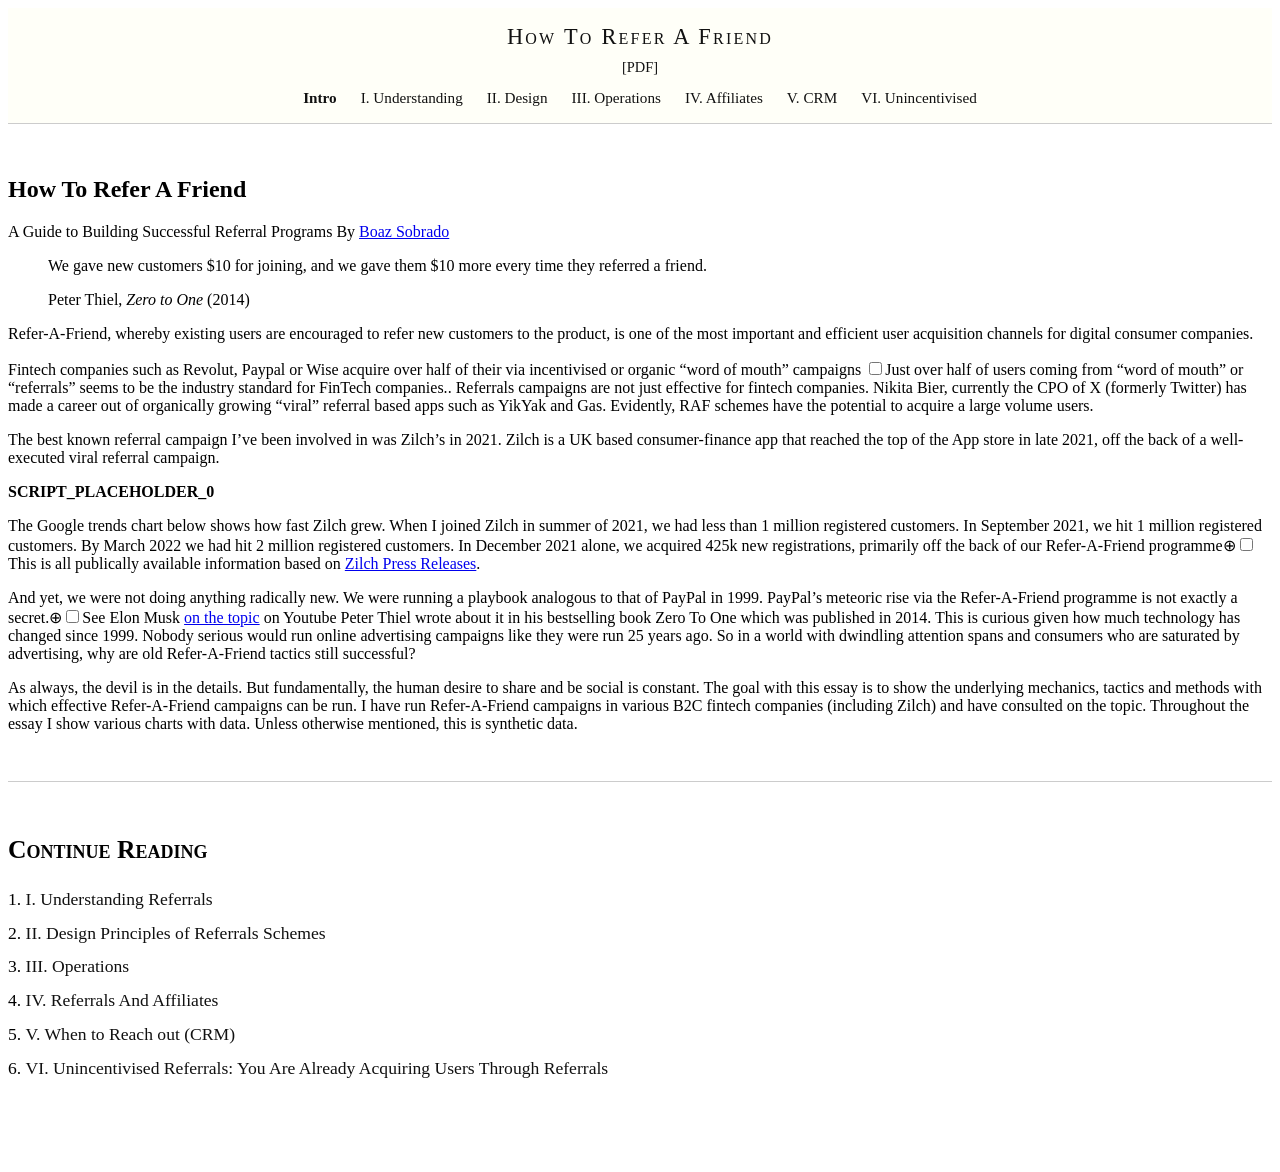
==== docs/index.html @ 36a9aff2 "Initial commit: How To Refer A Friend guide Multi-page Tufte CSS site for a comprehensive guide on b" ====
<!DOCTYPE html>
<html lang="en">
<head>
    <meta charset="utf-8"/>
    <title>How To Refer A Friend - How To Refer A Friend</title>
    <link rel="stylesheet" href="tufte-css/tufte.css"/>
    <link rel="stylesheet" href="tufte-css/nav.css"/>
    <meta name="viewport" content="width=device-width, initial-scale=1">
</head>
<body>
    <nav class="site-nav">
    <div class="nav-container">
        <a href="index.html" class="site-title">How To Refer A Friend</a>
        <a href="refer_a_friend.pdf" class="pdf-link">[PDF]</a>
        <input type="checkbox" id="nav-toggle" class="nav-toggle">
        <label for="nav-toggle" class="nav-toggle-label"></label>
        <ul class="chapter-nav">
                        <li><a href="index.html" class="current">Intro</a></li>
            <li><a href="understanding-referrals.html">I. Understanding</a></li>
            <li><a href="design-principles.html">II. Design</a></li>
            <li><a href="operations.html">III. Operations</a></li>
            <li><a href="referrals-and-affiliates.html">IV. Affiliates</a></li>
            <li><a href="when-to-reach-out.html">V. CRM</a></li>
            <li><a href="unincentivised-referrals.html">VI. Unincentivised</a></li>
        </ul>
    </div>
</nav>
    <article>
        <h1>How To Refer A Friend</h1>
        <p class="subtitle">A Guide to Building Successful Referral Programs By <a href="https://www.boazsobrado.com">Boaz Sobrado</a></p>
        <section>
<div class="epigraph">
<blockquote>
<p>
We gave new customers $10 for joining, and we gave them $10 more every time they referred a friend.
</p>
<footer>
Peter Thiel, <cite>Zero to One</cite> (2014)
</footer>
</blockquote>
</div>
<p><span class="newthought">Refer-A-Friend</span>, whereby existing users are encouraged to refer new customers to the product, is one of the most important and efficient user acquisition channels for digital consumer companies.</p>
<p>Fintech companies such as Revolut, Paypal or Wise acquire over half of their via incentivised or organic “word of mouth” campaigns <label for="sn-1" class="margin-toggle sidenote-number"></label><input type="checkbox" id="sn-1" class="margin-toggle"/><span class="sidenote">Just over half of users coming from “word of mouth” or “referrals” seems to be the industry standard for FinTech companies.</span>. Referrals campaigns are not just effective for fintech companies. Nikita Bier, currently the CPO of X (formerly Twitter) has made a career out of organically growing “viral” referral based apps such as YikYak and Gas. Evidently, RAF schemes have the potential to acquire a large volume users.</p>
<p>The best known referral campaign I’ve been involved in was Zilch’s in 2021. Zilch is a UK based consumer-finance app that reached the top of the App store in late 2021, off the back of a well-executed viral referral campaign.</p>
<p><strong>SCRIPT_PLACEHOLDER_0</strong></p>
<p>The Google trends chart below shows how fast Zilch grew. When I joined Zilch in summer of 2021, we had less than 1 million registered customers. In September 2021, we hit 1 million registered customers. By March 2022 we had hit 2 million registered customers. In December 2021 alone, we acquired 425k new registrations, primarily off the back of our Refer-A-Friend programme<label for="mn-2" class="margin-toggle">⊕</label><input type="checkbox" id="mn-2" class="margin-toggle"/><span class="marginnote">This is all publically available information based on <a href="https://www.zilch.com/news/zilch-continues-unprecedented-fintech-disruption-reaching-2-million-users-in-record-time/">Zilch Press Releases</a></span>.</p>
<p>And yet, we were not doing anything radically new. We were running a playbook analogous to that of PayPal in 1999. PayPal’s meteoric rise via the Refer-A-Friend programme is not exactly a secret.<label for="mn-1" class="margin-toggle">⊕</label><input type="checkbox" id="mn-1" class="margin-toggle"/><span class="marginnote">See Elon Musk <a href="https://www.youtube.com/watch?v=vDwzmJpI4io&t=680s
">on the topic</a> on Youtube</span> Peter Thiel wrote about it in his bestselling book Zero To One which was published in 2014. This is curious given how much technology has changed since 1999. Nobody serious would run online advertising campaigns like they were run 25 years ago. So in a world with dwindling attention spans and consumers who are saturated by advertising, why are old Refer-A-Friend tactics still successful?</p>
<p>As always, the devil is in the details. But fundamentally, the human desire to share and be social is constant. The goal with this essay is to show the underlying mechanics, tactics and methods with which effective Refer-A-Friend campaigns can be run. I have run Refer-A-Friend campaigns in various B2C fintech companies (including Zilch) and have consulted on the topic. Throughout the essay I show various charts with data. Unless otherwise mentioned, this is synthetic data.</p>

</section>
        <section class="chapter-toc">
        <h2>Continue Reading</h2>
        <ol>
                        <li><a href="understanding-referrals.html">I. Understanding Referrals</a></li>
            <li><a href="design-principles.html">II. Design Principles of Referrals Schemes</a></li>
            <li><a href="operations.html">III. Operations</a></li>
            <li><a href="referrals-and-affiliates.html">IV. Referrals And Affiliates</a></li>
            <li><a href="when-to-reach-out.html">V. When to Reach out (CRM)</a></li>
            <li><a href="unincentivised-referrals.html">VI. Unincentivised Referrals: You Are Already Acquiring Users Through Referrals</a></li>
        </ol>
    </section>
    </article>
</body>
</html>
---- docs/tufte-css/nav.css ----
/* Navigation styles for multi-page Tufte site */
/* Complements tufte.css - same font family and color scheme */

/* ========================================
   Top Navigation Bar
   ======================================== */

.site-nav {
    position: sticky;
    top: 0;
    z-index: 1000;
    background-color: #fffff8;
    border-bottom: 1px solid #ccc;
    padding: 1rem 0;
    font-family: et-book, Palatino, "Palatino Linotype", "Palatino LT STD", "Book Antiqua", Georgia, serif;
}

.nav-container {
    max-width: 1400px;
    margin: 0 auto;
    padding: 0 12.5%;
    text-align: center;
}

/* Site title - centered above chapter links */
.site-title {
    display: block;
    font-size: 1.4rem;
    font-variant: small-caps;
    letter-spacing: 0.1em;
    text-decoration: none;
    color: #111;
    margin-bottom: 0.5rem;
}

.site-title:hover {
    color: #111;
}

/* PDF download link */
.pdf-link {
    display: inline-block;
    font-size: 0.9rem;
    color: #111;
    text-decoration: none;
    margin-bottom: 0.8rem;
}

.pdf-link:hover {
    text-decoration: underline;
}

/* Chapter navigation links */
.chapter-nav {
    display: flex;
    justify-content: center;
    flex-wrap: wrap;
    gap: 0.5rem 1.5rem;
    list-style: none;
    margin: 0;
    padding: 0;
    font-size: 0.95rem;
}

.chapter-nav li {
    margin: 0;
    padding: 0;
}

.chapter-nav a {
    color: #111;
    text-decoration: none;
}

.chapter-nav a:hover {
    text-decoration: underline;
}

/* Current page indicator - bold text */
.chapter-nav .current {
    font-weight: bold;
}

/* ========================================
   Mobile Navigation (Hamburger Menu)
   ======================================== */

/* Hamburger toggle - hidden by default on desktop */
.nav-toggle {
    display: none;
}

.nav-toggle-label {
    display: none;
    cursor: pointer;
    font-size: 1.5rem;
    padding: 0.5rem;
    user-select: none;
}

/* Mobile breakpoint */
@media (max-width: 760px) {
    .nav-container {
        padding: 0 5%;
    }

    .site-title {
        font-size: 1.2rem;
    }

    /* Show hamburger icon */
    .nav-toggle-label {
        display: inline-block;
        margin-top: 0.5rem;
    }

    /* Hide chapter nav by default on mobile */
    .chapter-nav {
        display: none;
        flex-direction: column;
        gap: 0.8rem;
        margin-top: 1rem;
        padding-top: 1rem;
        border-top: 1px solid #ddd;
    }

    /* Show chapter nav when toggle is checked */
    .nav-toggle:checked ~ .chapter-nav {
        display: flex;
    }

    /* Rotate hamburger to X when open */
    .nav-toggle:checked + .nav-toggle-label::before {
        content: "\2715"; /* X symbol */
    }

    .nav-toggle-label::before {
        content: "\2630"; /* Hamburger symbol */
    }
}

/* ========================================
   Chapter Table of Contents (Index Page)
   ======================================== */

.chapter-toc {
    margin: 3rem 0;
    padding: 2rem 0;
    border-top: 1px solid #ccc;
}

.chapter-toc h2 {
    font-style: normal;
    font-variant: small-caps;
    font-size: 1.6rem;
    margin-bottom: 1.5rem;
}

.chapter-toc ol {
    margin: 0;
    padding-left: 0;
    list-style-position: inside;
}

.chapter-toc li {
    margin-bottom: 0.8rem;
    font-size: 1.1rem;
}

.chapter-toc a {
    color: #111;
    text-decoration: none;
}

.chapter-toc a:hover {
    text-decoration: underline;
}

/* ========================================
   Dark Mode Support
   ======================================== */

@media (prefers-color-scheme: dark) {
    .site-nav {
        background-color: #151515;
        border-bottom-color: #333;
    }

    .site-title,
    .pdf-link,
    .chapter-nav a,
    .chapter-toc a {
        color: #ddd;
    }

    .chapter-nav a:hover,
    .chapter-toc a:hover {
        color: #fff;
    }

    .chapter-toc {
        border-top-color: #333;
    }

    .nav-toggle-label {
        color: #ddd;
    }

    @media (max-width: 760px) {
        .chapter-nav {
            border-top-color: #333;
        }
    }
}

/* ========================================
   Adjustments for Tufte article spacing
   ======================================== */

/* Push article content below sticky nav */
body {
    padding-top: 0;
}

/* Ensure first element in article has proper spacing */
article {
    padding-top: 2rem;
}
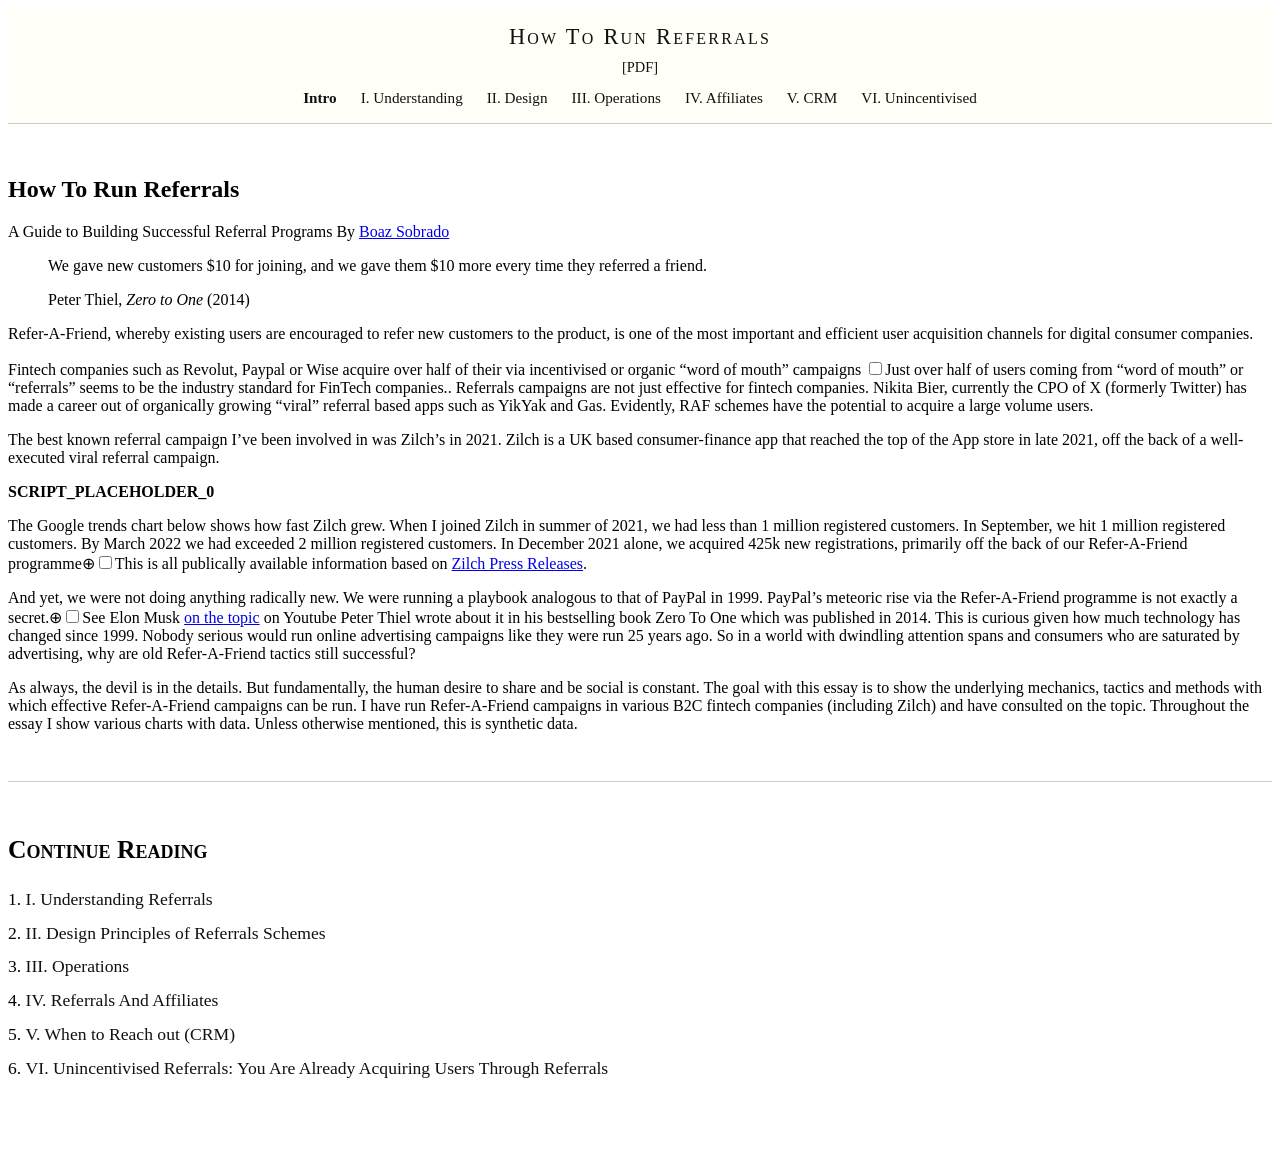
==== commit 4def484c: "Rename site to How To Run Referrals and prepare for Digital Ocean hosting Update site title from "Ho" ====
--- a/docs/index.html
+++ b/docs/index.html
@@ -2,7 +2,7 @@
 <html lang="en">
 <head>
     <meta charset="utf-8"/>
-    <title>How To Refer A Friend - How To Refer A Friend</title>
+    <title>How To Run Referrals - How To Run Referrals</title>
     <link rel="stylesheet" href="tufte-css/tufte.css"/>
     <link rel="stylesheet" href="tufte-css/nav.css"/>
     <meta name="viewport" content="width=device-width, initial-scale=1">
@@ -10,7 +10,7 @@
 <body>
     <nav class="site-nav">
     <div class="nav-container">
-        <a href="index.html" class="site-title">How To Refer A Friend</a>
+        <a href="index.html" class="site-title">How To Run Referrals</a>
         <a href="refer_a_friend.pdf" class="pdf-link">[PDF]</a>
         <input type="checkbox" id="nav-toggle" class="nav-toggle">
         <label for="nav-toggle" class="nav-toggle-label"></label>
@@ -26,7 +26,7 @@
     </div>
 </nav>
     <article>
-        <h1>How To Refer A Friend</h1>
+        <h1>How To Run Referrals</h1>
         <p class="subtitle">A Guide to Building Successful Referral Programs By <a href="https://www.boazsobrado.com">Boaz Sobrado</a></p>
         <section>
 <div class="epigraph">
@@ -43,7 +43,7 @@
 <p>Fintech companies such as Revolut, Paypal or Wise acquire over half of their via incentivised or organic “word of mouth” campaigns <label for="sn-1" class="margin-toggle sidenote-number"></label><input type="checkbox" id="sn-1" class="margin-toggle"/><span class="sidenote">Just over half of users coming from “word of mouth” or “referrals” seems to be the industry standard for FinTech companies.</span>. Referrals campaigns are not just effective for fintech companies. Nikita Bier, currently the CPO of X (formerly Twitter) has made a career out of organically growing “viral” referral based apps such as YikYak and Gas. Evidently, RAF schemes have the potential to acquire a large volume users.</p>
 <p>The best known referral campaign I’ve been involved in was Zilch’s in 2021. Zilch is a UK based consumer-finance app that reached the top of the App store in late 2021, off the back of a well-executed viral referral campaign.</p>
 <p><strong>SCRIPT_PLACEHOLDER_0</strong></p>
-<p>The Google trends chart below shows how fast Zilch grew. When I joined Zilch in summer of 2021, we had less than 1 million registered customers. In September 2021, we hit 1 million registered customers. By March 2022 we had hit 2 million registered customers. In December 2021 alone, we acquired 425k new registrations, primarily off the back of our Refer-A-Friend programme<label for="mn-2" class="margin-toggle">⊕</label><input type="checkbox" id="mn-2" class="margin-toggle"/><span class="marginnote">This is all publically available information based on <a href="https://www.zilch.com/news/zilch-continues-unprecedented-fintech-disruption-reaching-2-million-users-in-record-time/">Zilch Press Releases</a></span>.</p>
+<p>The Google trends chart below shows how fast Zilch grew. When I joined Zilch in summer of 2021, we had less than 1 million registered customers. In September, we hit 1 million registered customers. By March 2022 we had exceeded 2 million registered customers. In December 2021 alone, we acquired 425k new registrations, primarily off the back of our Refer-A-Friend programme<label for="mn-2" class="margin-toggle">⊕</label><input type="checkbox" id="mn-2" class="margin-toggle"/><span class="marginnote">This is all publically available information based on <a href="https://www.zilch.com/news/zilch-continues-unprecedented-fintech-disruption-reaching-2-million-users-in-record-time/">Zilch Press Releases</a></span>.</p>
 <p>And yet, we were not doing anything radically new. We were running a playbook analogous to that of PayPal in 1999. PayPal’s meteoric rise via the Refer-A-Friend programme is not exactly a secret.<label for="mn-1" class="margin-toggle">⊕</label><input type="checkbox" id="mn-1" class="margin-toggle"/><span class="marginnote">See Elon Musk <a href="https://www.youtube.com/watch?v=vDwzmJpI4io&t=680s
 ">on the topic</a> on Youtube</span> Peter Thiel wrote about it in his bestselling book Zero To One which was published in 2014. This is curious given how much technology has changed since 1999. Nobody serious would run online advertising campaigns like they were run 25 years ago. So in a world with dwindling attention spans and consumers who are saturated by advertising, why are old Refer-A-Friend tactics still successful?</p>
 <p>As always, the devil is in the details. But fundamentally, the human desire to share and be social is constant. The goal with this essay is to show the underlying mechanics, tactics and methods with which effective Refer-A-Friend campaigns can be run. I have run Refer-A-Friend campaigns in various B2C fintech companies (including Zilch) and have consulted on the topic. Throughout the essay I show various charts with data. Unless otherwise mentioned, this is synthetic data.</p>
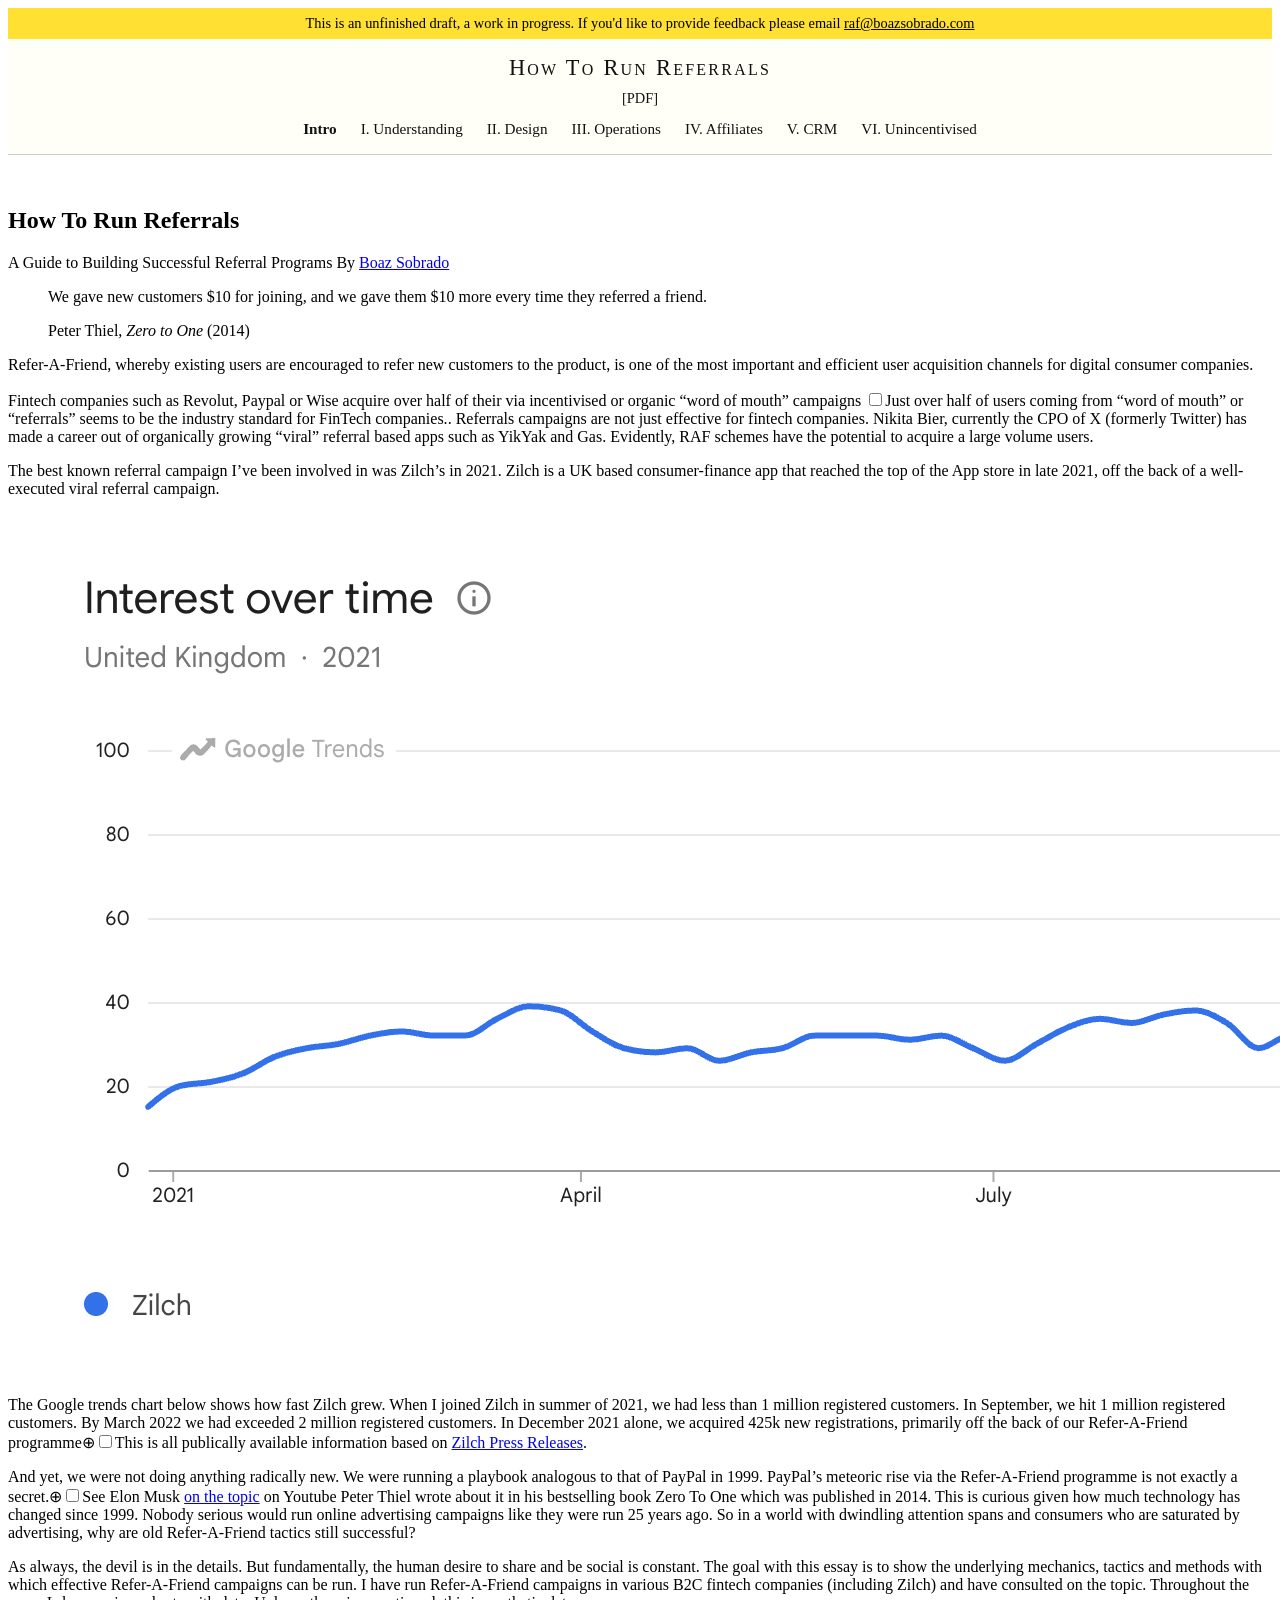
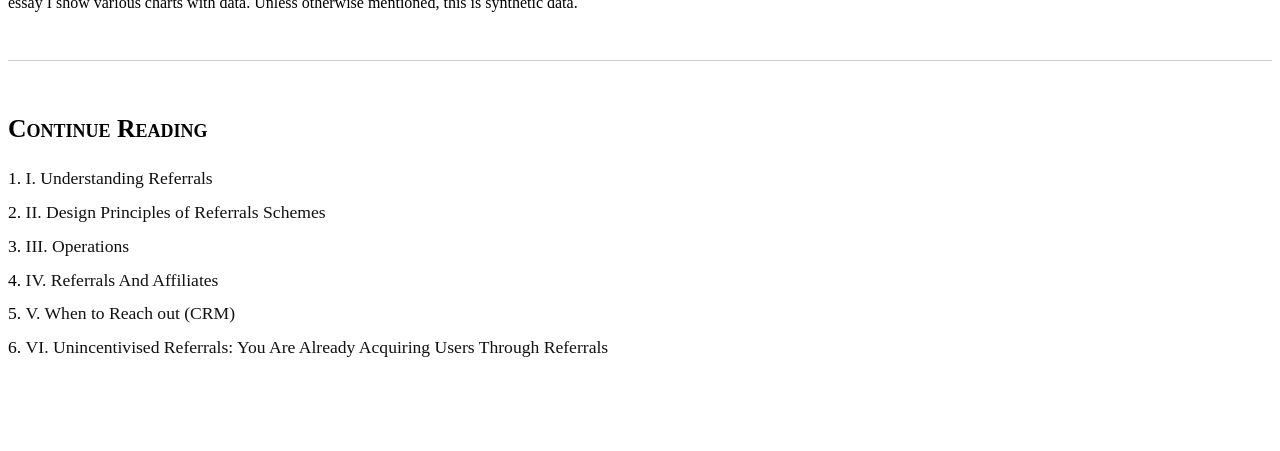
==== commit 47ec6542: "Add R chart source, regenerate charts with uniform styling, and add draft banner - Move referral_dyn" ====
--- a/docs/index.html
+++ b/docs/index.html
@@ -8,6 +8,9 @@
     <meta name="viewport" content="width=device-width, initial-scale=1">
 </head>
 <body>
+    <div style="background-color: #ffe033; color: #000; text-align: center; padding: 0.5em 1em; font-size: 0.9em;">
+        This is an unfinished draft, a work in progress. If you'd like to provide feedback please email <a href="mailto:raf@boazsobrado.com" style="color: #000; text-decoration: underline;">raf@boazsobrado.com</a>
+    </div>
     <nav class="site-nav">
     <div class="nav-container">
         <a href="index.html" class="site-title">How To Run Referrals</a>
@@ -42,7 +45,9 @@
 <p><span class="newthought">Refer-A-Friend</span>, whereby existing users are encouraged to refer new customers to the product, is one of the most important and efficient user acquisition channels for digital consumer companies.</p>
 <p>Fintech companies such as Revolut, Paypal or Wise acquire over half of their via incentivised or organic “word of mouth” campaigns <label for="sn-1" class="margin-toggle sidenote-number"></label><input type="checkbox" id="sn-1" class="margin-toggle"/><span class="sidenote">Just over half of users coming from “word of mouth” or “referrals” seems to be the industry standard for FinTech companies.</span>. Referrals campaigns are not just effective for fintech companies. Nikita Bier, currently the CPO of X (formerly Twitter) has made a career out of organically growing “viral” referral based apps such as YikYak and Gas. Evidently, RAF schemes have the potential to acquire a large volume users.</p>
 <p>The best known referral campaign I’ve been involved in was Zilch’s in 2021. Zilch is a UK based consumer-finance app that reached the top of the App store in late 2021, off the back of a well-executed viral referral campaign.</p>
-<p><strong>SCRIPT_PLACEHOLDER_0</strong></p>
+<figure style="max-width: 55%;">
+<img src="img/zilch_raf_gtrends.png" alt="Zilch's organic search interest in 2021 according to Google Trends">
+</figure>
 <p>The Google trends chart below shows how fast Zilch grew. When I joined Zilch in summer of 2021, we had less than 1 million registered customers. In September, we hit 1 million registered customers. By March 2022 we had exceeded 2 million registered customers. In December 2021 alone, we acquired 425k new registrations, primarily off the back of our Refer-A-Friend programme<label for="mn-2" class="margin-toggle">⊕</label><input type="checkbox" id="mn-2" class="margin-toggle"/><span class="marginnote">This is all publically available information based on <a href="https://www.zilch.com/news/zilch-continues-unprecedented-fintech-disruption-reaching-2-million-users-in-record-time/">Zilch Press Releases</a></span>.</p>
 <p>And yet, we were not doing anything radically new. We were running a playbook analogous to that of PayPal in 1999. PayPal’s meteoric rise via the Refer-A-Friend programme is not exactly a secret.<label for="mn-1" class="margin-toggle">⊕</label><input type="checkbox" id="mn-1" class="margin-toggle"/><span class="marginnote">See Elon Musk <a href="https://www.youtube.com/watch?v=vDwzmJpI4io&t=680s
 ">on the topic</a> on Youtube</span> Peter Thiel wrote about it in his bestselling book Zero To One which was published in 2014. This is curious given how much technology has changed since 1999. Nobody serious would run online advertising campaigns like they were run 25 years ago. So in a world with dwindling attention spans and consumers who are saturated by advertising, why are old Refer-A-Friend tactics still successful?</p>
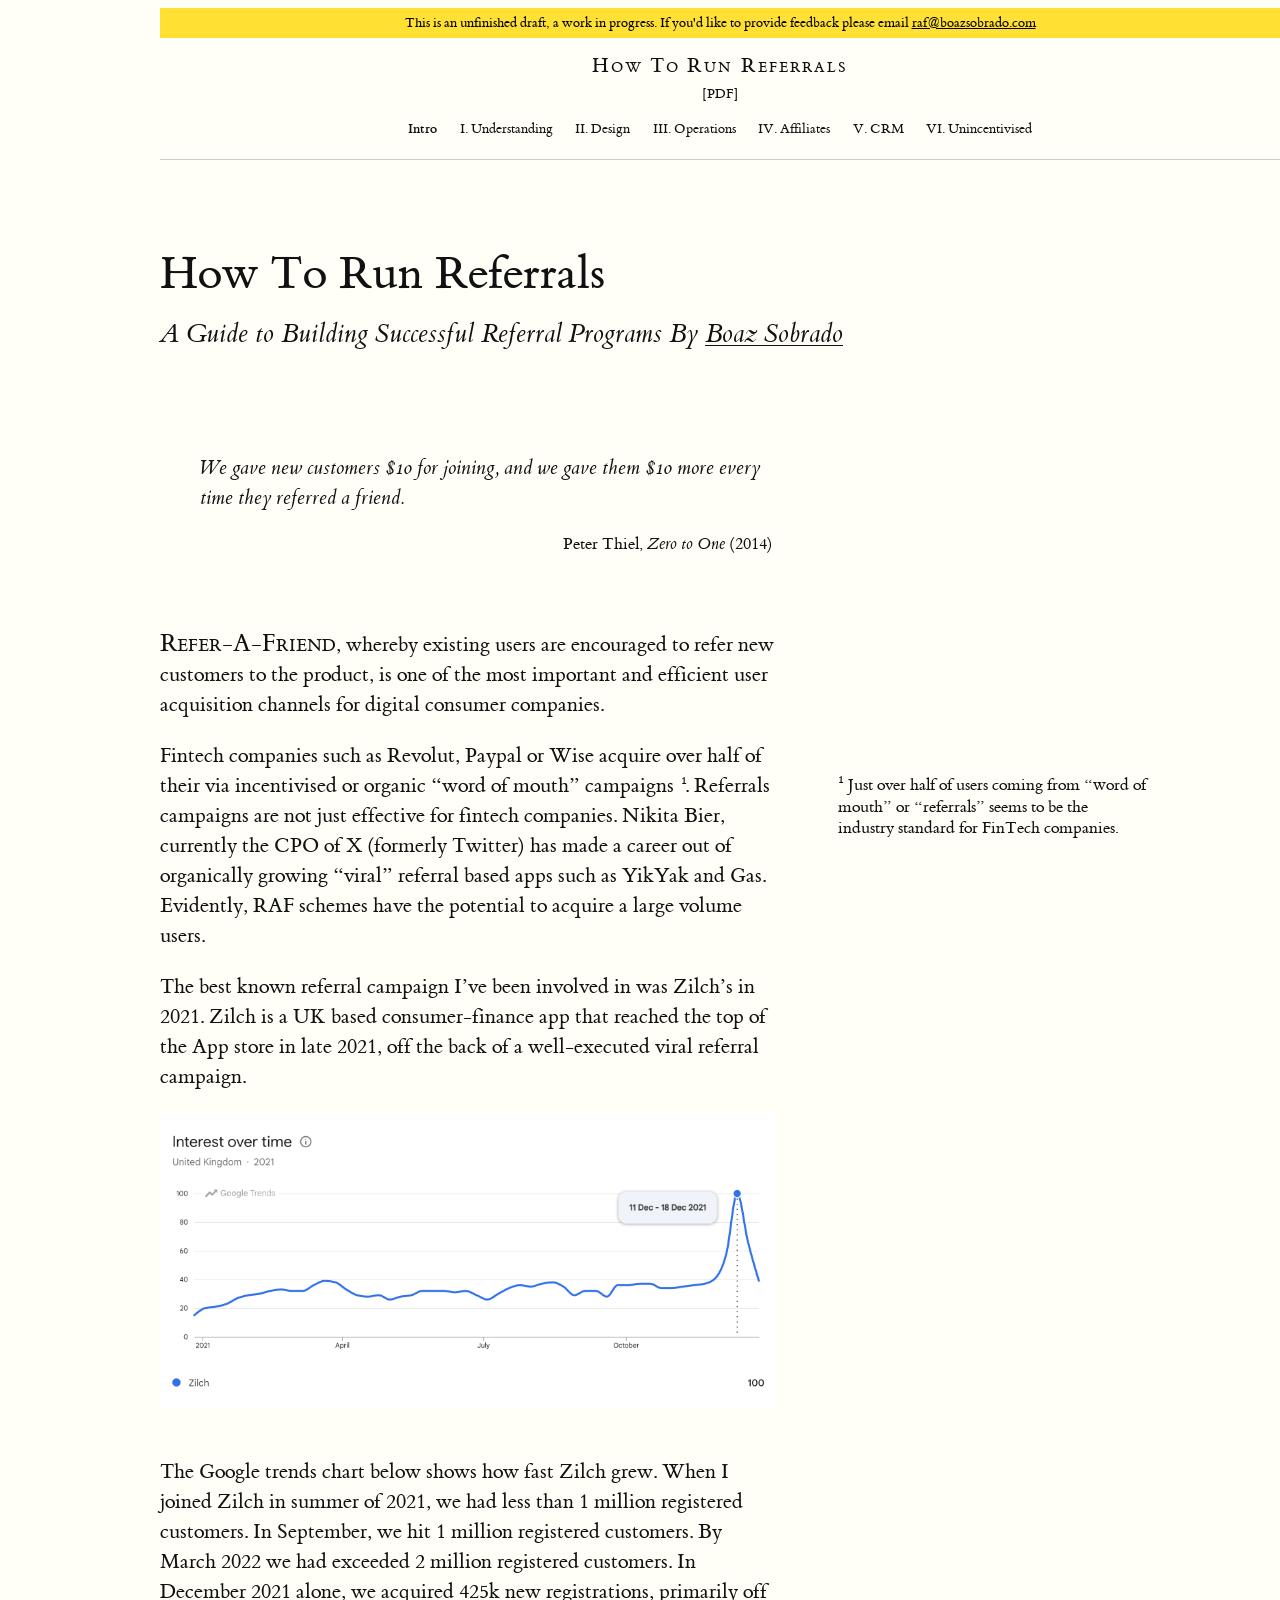
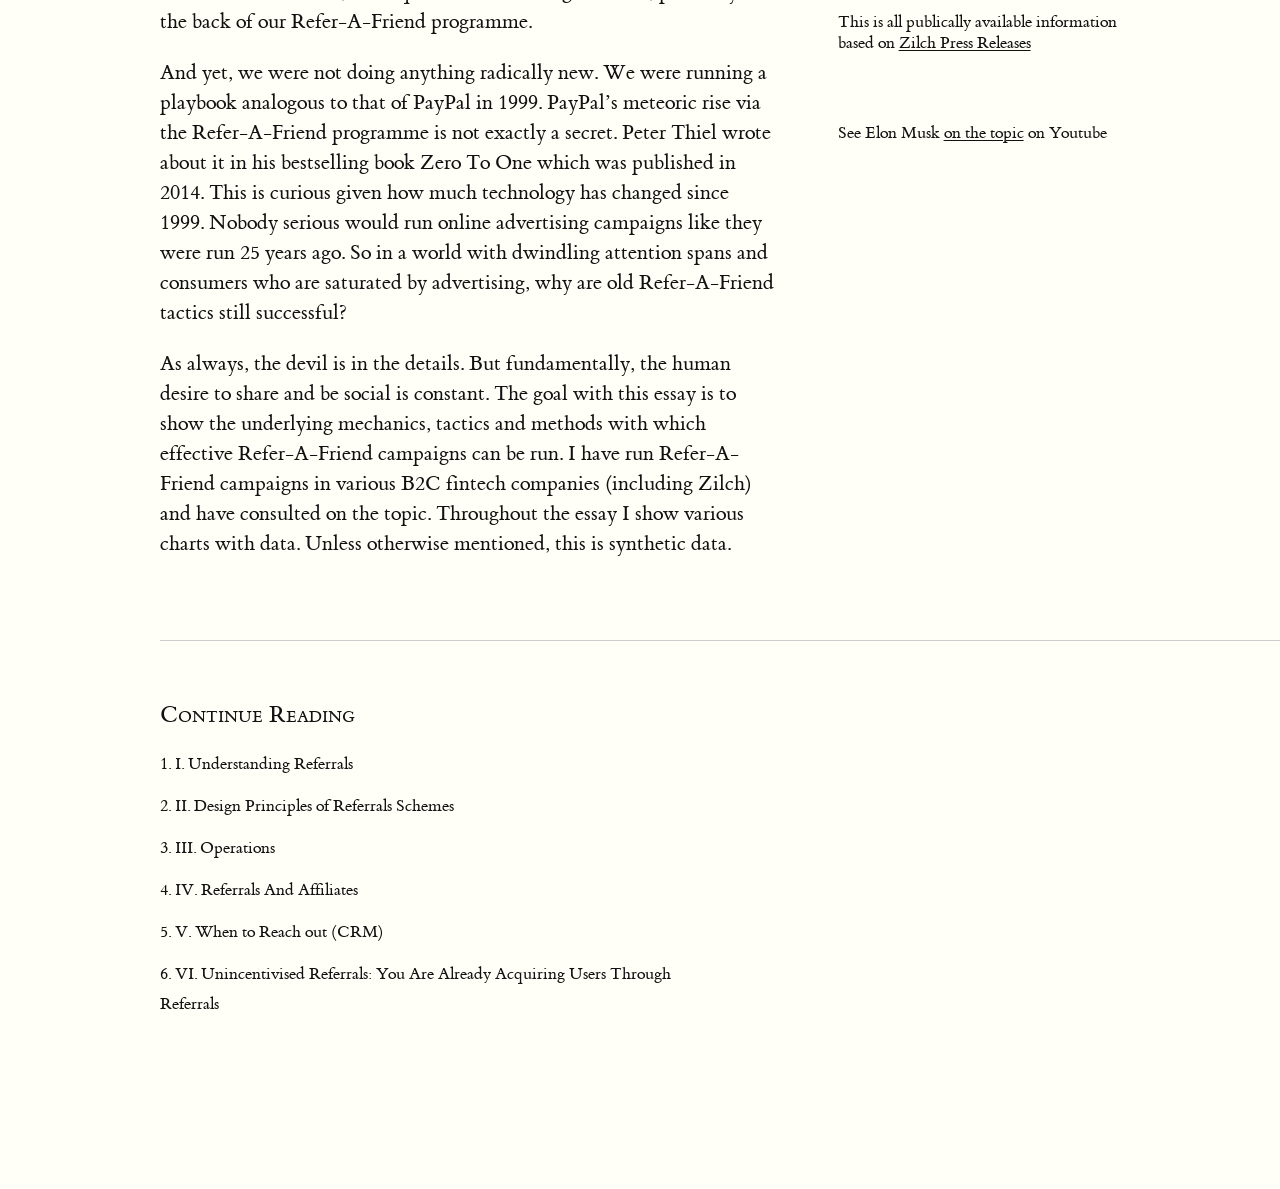
==== commit afff7b04: "Regenerate HTML pages with updated pandoc output https://claude.ai/code/session_01Mshm68HuxpAuq1ULH2" ====
--- a/docs/index.html
+++ b/docs/index.html
@@ -35,23 +35,65 @@
 <div class="epigraph">
 <blockquote>
 <p>
-We gave new customers $10 for joining, and we gave them $10 more every time they referred a friend.
+We gave new customers $10 for joining, and we gave them $10 more every
+time they referred a friend.
 </p>
 <footer>
 Peter Thiel, <cite>Zero to One</cite> (2014)
 </footer>
 </blockquote>
 </div>
-<p><span class="newthought">Refer-A-Friend</span>, whereby existing users are encouraged to refer new customers to the product, is one of the most important and efficient user acquisition channels for digital consumer companies.</p>
-<p>Fintech companies such as Revolut, Paypal or Wise acquire over half of their via incentivised or organic “word of mouth” campaigns <label for="sn-1" class="margin-toggle sidenote-number"></label><input type="checkbox" id="sn-1" class="margin-toggle"/><span class="sidenote">Just over half of users coming from “word of mouth” or “referrals” seems to be the industry standard for FinTech companies.</span>. Referrals campaigns are not just effective for fintech companies. Nikita Bier, currently the CPO of X (formerly Twitter) has made a career out of organically growing “viral” referral based apps such as YikYak and Gas. Evidently, RAF schemes have the potential to acquire a large volume users.</p>
-<p>The best known referral campaign I’ve been involved in was Zilch’s in 2021. Zilch is a UK based consumer-finance app that reached the top of the App store in late 2021, off the back of a well-executed viral referral campaign.</p>
+<p><span class="newthought">Refer-A-Friend</span>, whereby existing
+users are encouraged to refer new customers to the product, is one of
+the most important and efficient user acquisition channels for digital
+consumer companies.</p>
+<p>Fintech companies such as Revolut, Paypal or Wise acquire over half
+of their via incentivised or organic “word of mouth” campaigns
+<label for="sn-1" class="margin-toggle sidenote-number"></label><input type="checkbox" id="sn-1" class="margin-toggle"/><span
+class="sidenote">Just over half of users coming from “word of mouth” or
+“referrals” seems to be the industry standard for FinTech
+companies.</span>. Referrals campaigns are not just effective for
+fintech companies. Nikita Bier, currently the CPO of X (formerly
+Twitter) has made a career out of organically growing “viral” referral
+based apps such as YikYak and Gas. Evidently, RAF schemes have the
+potential to acquire a large volume users.</p>
+<p>The best known referral campaign I’ve been involved in was Zilch’s in
+2021. Zilch is a UK based consumer-finance app that reached the top of
+the App store in late 2021, off the back of a well-executed viral
+referral campaign.</p>
 <figure style="max-width: 55%;">
 <img src="img/zilch_raf_gtrends.png" alt="Zilch's organic search interest in 2021 according to Google Trends">
 </figure>
-<p>The Google trends chart below shows how fast Zilch grew. When I joined Zilch in summer of 2021, we had less than 1 million registered customers. In September, we hit 1 million registered customers. By March 2022 we had exceeded 2 million registered customers. In December 2021 alone, we acquired 425k new registrations, primarily off the back of our Refer-A-Friend programme<label for="mn-2" class="margin-toggle">⊕</label><input type="checkbox" id="mn-2" class="margin-toggle"/><span class="marginnote">This is all publically available information based on <a href="https://www.zilch.com/news/zilch-continues-unprecedented-fintech-disruption-reaching-2-million-users-in-record-time/">Zilch Press Releases</a></span>.</p>
-<p>And yet, we were not doing anything radically new. We were running a playbook analogous to that of PayPal in 1999. PayPal’s meteoric rise via the Refer-A-Friend programme is not exactly a secret.<label for="mn-1" class="margin-toggle">⊕</label><input type="checkbox" id="mn-1" class="margin-toggle"/><span class="marginnote">See Elon Musk <a href="https://www.youtube.com/watch?v=vDwzmJpI4io&t=680s
-">on the topic</a> on Youtube</span> Peter Thiel wrote about it in his bestselling book Zero To One which was published in 2014. This is curious given how much technology has changed since 1999. Nobody serious would run online advertising campaigns like they were run 25 years ago. So in a world with dwindling attention spans and consumers who are saturated by advertising, why are old Refer-A-Friend tactics still successful?</p>
-<p>As always, the devil is in the details. But fundamentally, the human desire to share and be social is constant. The goal with this essay is to show the underlying mechanics, tactics and methods with which effective Refer-A-Friend campaigns can be run. I have run Refer-A-Friend campaigns in various B2C fintech companies (including Zilch) and have consulted on the topic. Throughout the essay I show various charts with data. Unless otherwise mentioned, this is synthetic data.</p>
+<p>The Google trends chart below shows how fast Zilch grew. When I
+joined Zilch in summer of 2021, we had less than 1 million registered
+customers. In September, we hit 1 million registered customers. By March
+2022 we had exceeded 2 million registered customers. In December 2021
+alone, we acquired 425k new registrations, primarily off the back of our
+Refer-A-Friend
+programme<label for="mn-2" class="margin-toggle">⊕</label><input type="checkbox" id="mn-2" class="margin-toggle"/><span
+class="marginnote">This is all publically available information based on
+<a href="https://www.zilch.com/news/zilch-continues-unprecedented-fintech-disruption-reaching-2-million-users-in-record-time/">Zilch
+Press Releases</a></span>.</p>
+<p>And yet, we were not doing anything radically new. We were running a
+playbook analogous to that of PayPal in 1999. PayPal’s meteoric rise via
+the Refer-A-Friend programme is not exactly a
+secret.<label for="mn-1" class="margin-toggle">⊕</label><input type="checkbox" id="mn-1" class="margin-toggle"/><span
+class="marginnote">See Elon Musk
+<a href="https://www.youtube.com/watch?v=vDwzmJpI4io&t=680s
+">on the topic</a> on Youtube</span> Peter Thiel wrote about it in his
+bestselling book Zero To One which was published in 2014. This is
+curious given how much technology has changed since 1999. Nobody serious
+would run online advertising campaigns like they were run 25 years ago.
+So in a world with dwindling attention spans and consumers who are
+saturated by advertising, why are old Refer-A-Friend tactics still
+successful?</p>
+<p>As always, the devil is in the details. But fundamentally, the human
+desire to share and be social is constant. The goal with this essay is
+to show the underlying mechanics, tactics and methods with which
+effective Refer-A-Friend campaigns can be run. I have run Refer-A-Friend
+campaigns in various B2C fintech companies (including Zilch) and have
+consulted on the topic. Throughout the essay I show various charts with
+data. Unless otherwise mentioned, this is synthetic data.</p>
 
 </section>
         <section class="chapter-toc">
--- a/docs/tufte-css/tufte.css
+++ b/docs/tufte-css/tufte.css
@@ -0,0 +1,451 @@
+@charset "UTF-8";
+
+/* Import ET Book styles
+   adapted from https://github.com/edwardtufte/et-book/blob/gh-pages/et-book.css */
+
+@font-face {
+    font-family: "et-book";
+    src: url("et-book/et-book-roman-line-figures/et-book-roman-line-figures.eot");
+    src: url("et-book/et-book-roman-line-figures/et-book-roman-line-figures.eot?#iefix") format("embedded-opentype"), url("et-book/et-book-roman-line-figures/et-book-roman-line-figures.woff") format("woff"), url("et-book/et-book-roman-line-figures/et-book-roman-line-figures.ttf") format("truetype"), url("et-book/et-book-roman-line-figures/et-book-roman-line-figures.svg#etbookromanosf") format("svg");
+    font-weight: normal;
+    font-style: normal;
+    font-display: swap;
+}
+
+@font-face {
+    font-family: "et-book";
+    src: url("et-book/et-book-display-italic-old-style-figures/et-book-display-italic-old-style-figures.eot");
+    src: url("et-book/et-book-display-italic-old-style-figures/et-book-display-italic-old-style-figures.eot?#iefix") format("embedded-opentype"), url("et-book/et-book-display-italic-old-style-figures/et-book-display-italic-old-style-figures.woff") format("woff"), url("et-book/et-book-display-italic-old-style-figures/et-book-display-italic-old-style-figures.ttf") format("truetype"), url("et-book/et-book-display-italic-old-style-figures/et-book-display-italic-old-style-figures.svg#etbookromanosf") format("svg");
+    font-weight: normal;
+    font-style: italic;
+    font-display: swap;
+}
+
+@font-face {
+    font-family: "et-book";
+    src: url("et-book/et-book-bold-line-figures/et-book-bold-line-figures.eot");
+    src: url("et-book/et-book-bold-line-figures/et-book-bold-line-figures.eot?#iefix") format("embedded-opentype"), url("et-book/et-book-bold-line-figures/et-book-bold-line-figures.woff") format("woff"), url("et-book/et-book-bold-line-figures/et-book-bold-line-figures.ttf") format("truetype"), url("et-book/et-book-bold-line-figures/et-book-bold-line-figures.svg#etbookromanosf") format("svg");
+    font-weight: bold;
+    font-style: normal;
+    font-display: swap;
+}
+
+@font-face {
+    font-family: "et-book-roman-old-style";
+    src: url("et-book/et-book-roman-old-style-figures/et-book-roman-old-style-figures.eot");
+    src: url("et-book/et-book-roman-old-style-figures/et-book-roman-old-style-figures.eot?#iefix") format("embedded-opentype"), url("et-book/et-book-roman-old-style-figures/et-book-roman-old-style-figures.woff") format("woff"), url("et-book/et-book-roman-old-style-figures/et-book-roman-old-style-figures.ttf") format("truetype"), url("et-book/et-book-roman-old-style-figures/et-book-roman-old-style-figures.svg#etbookromanosf") format("svg");
+    font-weight: normal;
+    font-style: normal;
+    font-display: swap;
+}
+
+/* Tufte CSS styles */
+html {
+    font-size: 15px;
+}
+
+body {
+    width: 87.5%;
+    margin-left: auto;
+    margin-right: auto;
+    padding-left: 12.5%;
+    font-family: et-book, Palatino, "Palatino Linotype", "Palatino LT STD", "Book Antiqua", Georgia, serif;
+    background-color: #fffff8;
+    color: #111;
+    max-width: 1400px;
+    counter-reset: sidenote-counter;
+}
+
+/* Adds dark mode */
+@media (prefers-color-scheme: dark) {
+    body {
+        background-color: #151515;
+        color: #ddd;
+    }
+}
+
+h1 {
+    font-weight: 400;
+    margin-top: 4rem;
+    margin-bottom: 1.5rem;
+    font-size: 3.2rem;
+    line-height: 1;
+}
+
+h2 {
+    font-style: italic;
+    font-weight: 400;
+    margin-top: 2.1rem;
+    margin-bottom: 1.4rem;
+    font-size: 2.2rem;
+    line-height: 1;
+}
+
+h3 {
+    font-style: italic;
+    font-weight: 400;
+    font-size: 1.7rem;
+    margin-top: 2rem;
+    margin-bottom: 1.4rem;
+    line-height: 1;
+}
+
+hr {
+    display: block;
+    height: 1px;
+    width: 55%;
+    border: 0;
+    border-top: 1px solid #ccc;
+    margin: 1em 0;
+    padding: 0;
+}
+
+p.subtitle {
+    font-style: italic;
+    margin-top: 1rem;
+    margin-bottom: 1rem;
+    font-size: 1.8rem;
+    display: block;
+    line-height: 1;
+}
+
+.numeral {
+    font-family: et-book-roman-old-style;
+}
+
+.danger {
+    color: red;
+}
+
+article {
+    padding: 5rem 0rem;
+}
+
+section {
+    padding-top: 1rem;
+    padding-bottom: 1rem;
+}
+
+p,
+dl,
+ol,
+ul {
+    font-size: 1.4rem;
+    line-height: 2rem;
+}
+
+p {
+    margin-top: 1.4rem;
+    margin-bottom: 1.4rem;
+    padding-right: 0;
+    vertical-align: baseline;
+}
+
+/* Chapter Epigraphs */
+div.epigraph {
+    margin: 5em 0;
+}
+
+div.epigraph > blockquote {
+    margin-top: 3em;
+    margin-bottom: 3em;
+}
+
+div.epigraph > blockquote,
+div.epigraph > blockquote > p {
+    font-style: italic;
+}
+
+div.epigraph > blockquote > footer {
+    font-style: normal;
+}
+
+div.epigraph > blockquote > footer > cite {
+    font-style: italic;
+}
+/* end chapter epigraphs styles */
+
+blockquote {
+    font-size: 1.4rem;
+}
+
+blockquote p {
+    width: 55%;
+    margin-right: 40px;
+}
+
+blockquote footer {
+    width: 55%;
+    font-size: 1.1rem;
+    text-align: right;
+}
+
+section > p,
+section > footer,
+section > table {
+    width: 55%;
+}
+
+/* 50 + 5 == 55, to be the same width as paragraph */
+section > dl,
+section > ol,
+section > ul {
+    width: 50%;
+    -webkit-padding-start: 5%;
+}
+
+dt:not(:first-child),
+li:not(:first-child) {
+    margin-top: 0.25rem;
+}
+
+figure {
+    padding: 0;
+    border: 0;
+    font-size: 100%;
+    font: inherit;
+    vertical-align: baseline;
+    max-width: 55%;
+    -webkit-margin-start: 0;
+    -webkit-margin-end: 0;
+    margin: 0 0 3em 0;
+}
+
+figcaption {
+    float: right;
+    clear: right;
+    margin-top: 0;
+    margin-bottom: 0;
+    font-size: 1.1rem;
+    line-height: 1.6;
+    vertical-align: baseline;
+    position: relative;
+    max-width: 40%;
+}
+
+figure.fullwidth figcaption {
+    margin-right: 24%;
+}
+
+a:link,
+a:visited {
+    color: inherit;
+    text-underline-offset: 0.1em;
+    text-decoration-thickness: 0.05em;
+}
+
+/* Sidenotes, margin notes, figures, captions */
+img {
+    max-width: 100%;
+}
+
+.sidenote,
+.marginnote {
+    float: right;
+    clear: right;
+    margin-right: -60%;
+    width: 50%;
+    margin-top: 0.3rem;
+    margin-bottom: 0;
+    font-size: 1.1rem;
+    line-height: 1.3;
+    vertical-align: baseline;
+    position: relative;
+}
+
+.sidenote-number {
+    counter-increment: sidenote-counter;
+}
+
+.sidenote-number:after,
+.sidenote:before {
+    font-family: et-book-roman-old-style;
+    position: relative;
+    vertical-align: baseline;
+}
+
+.sidenote-number:after {
+    content: counter(sidenote-counter);
+    font-size: 1rem;
+    top: -0.5rem;
+    left: 0.1rem;
+}
+
+.sidenote:before {
+    content: counter(sidenote-counter) " ";
+    font-size: 1rem;
+    top: -0.5rem;
+}
+
+blockquote .sidenote,
+blockquote .marginnote {
+    margin-right: -82%;
+    min-width: 59%;
+    text-align: left;
+}
+
+div.fullwidth,
+table.fullwidth {
+    width: 100%;
+}
+
+div.table-wrapper {
+    overflow-x: auto;
+    font-family: "Trebuchet MS", "Gill Sans", "Gill Sans MT", sans-serif;
+}
+
+.sans {
+    font-family: "Gill Sans", "Gill Sans MT", Calibri, sans-serif;
+    letter-spacing: .03em;
+}
+
+code, pre > code {
+    font-family: Consolas, "Liberation Mono", Menlo, Courier, monospace;
+    font-size: 1.0rem;
+    line-height: 1.42;
+    -webkit-text-size-adjust: 100%; /* Prevent adjustments of font size after orientation changes in iOS. See https://github.com/edwardtufte/tufte-css/issues/81#issuecomment-261953409 */
+}
+
+.sans > code {
+    font-size: 1.2rem;
+}
+
+h1 > code,
+h2 > code,
+h3 > code {
+    font-size: 0.80em;
+}
+
+.marginnote > code,
+.sidenote > code {
+    font-size: 1rem;
+}
+
+pre > code {
+    font-size: 0.9rem;
+    width: 52.5%;
+    margin-left: 2.5%;
+    overflow-x: auto;
+    display: block;
+}
+
+pre.fullwidth > code {
+    width: 90%;
+}
+
+.fullwidth {
+    max-width: 90%;
+    clear:both;
+}
+
+span.newthought {
+    font-variant: small-caps;
+    font-size: 1.2em;
+}
+
+input.margin-toggle {
+    display: none;
+}
+
+label.sidenote-number {
+    display: inline-block;
+    max-height: 2rem; /* should be less than or equal to paragraph line-height */
+}
+
+label.margin-toggle:not(.sidenote-number) {
+    display: none;
+}
+
+.iframe-wrapper {
+    position: relative;
+    padding-bottom: 56.25%; /* 16:9 */
+    padding-top: 25px;
+    height: 0;
+}
+
+.iframe-wrapper iframe {
+    position: absolute;
+    top: 0;
+    left: 0;
+    width: 100%;
+    height: 100%;
+}
+
+@media (max-width: 760px) {
+    body {
+        width: 84%;
+        padding-left: 8%;
+        padding-right: 8%;
+    }
+
+    hr,
+    section > p,
+    section > footer,
+    section > table {
+        width: 100%;
+    }
+
+    pre > code {
+        width: 97%;
+    }
+
+    section > dl,
+    section > ol,
+    section > ul {
+        width: 90%;
+    }
+
+    figure {
+        max-width: 100% !important;
+    }
+
+    figcaption,
+    figure.fullwidth figcaption {
+        margin-right: 0%;
+        max-width: none;
+    }
+
+    blockquote {
+        margin-left: 1.5em;
+        margin-right: 0em;
+    }
+
+    blockquote p,
+    blockquote footer {
+        width: 100%;
+    }
+
+    label.margin-toggle:not(.sidenote-number) {
+        display: inline;
+    }
+
+    .sidenote,
+    .marginnote {
+        display: none;
+    }
+
+    .margin-toggle:checked + .sidenote,
+    .margin-toggle:checked + .marginnote {
+        display: block;
+        float: left;
+        left: 1rem;
+        clear: both;
+        width: 95%;
+        margin: 1rem 2.5%;
+        vertical-align: baseline;
+        position: relative;
+    }
+
+    label {
+        cursor: pointer;
+    }
+
+    div.table-wrapper,
+    table {
+        width: 85%;
+    }
+
+    img {
+        width: 100%;
+    }
+}
